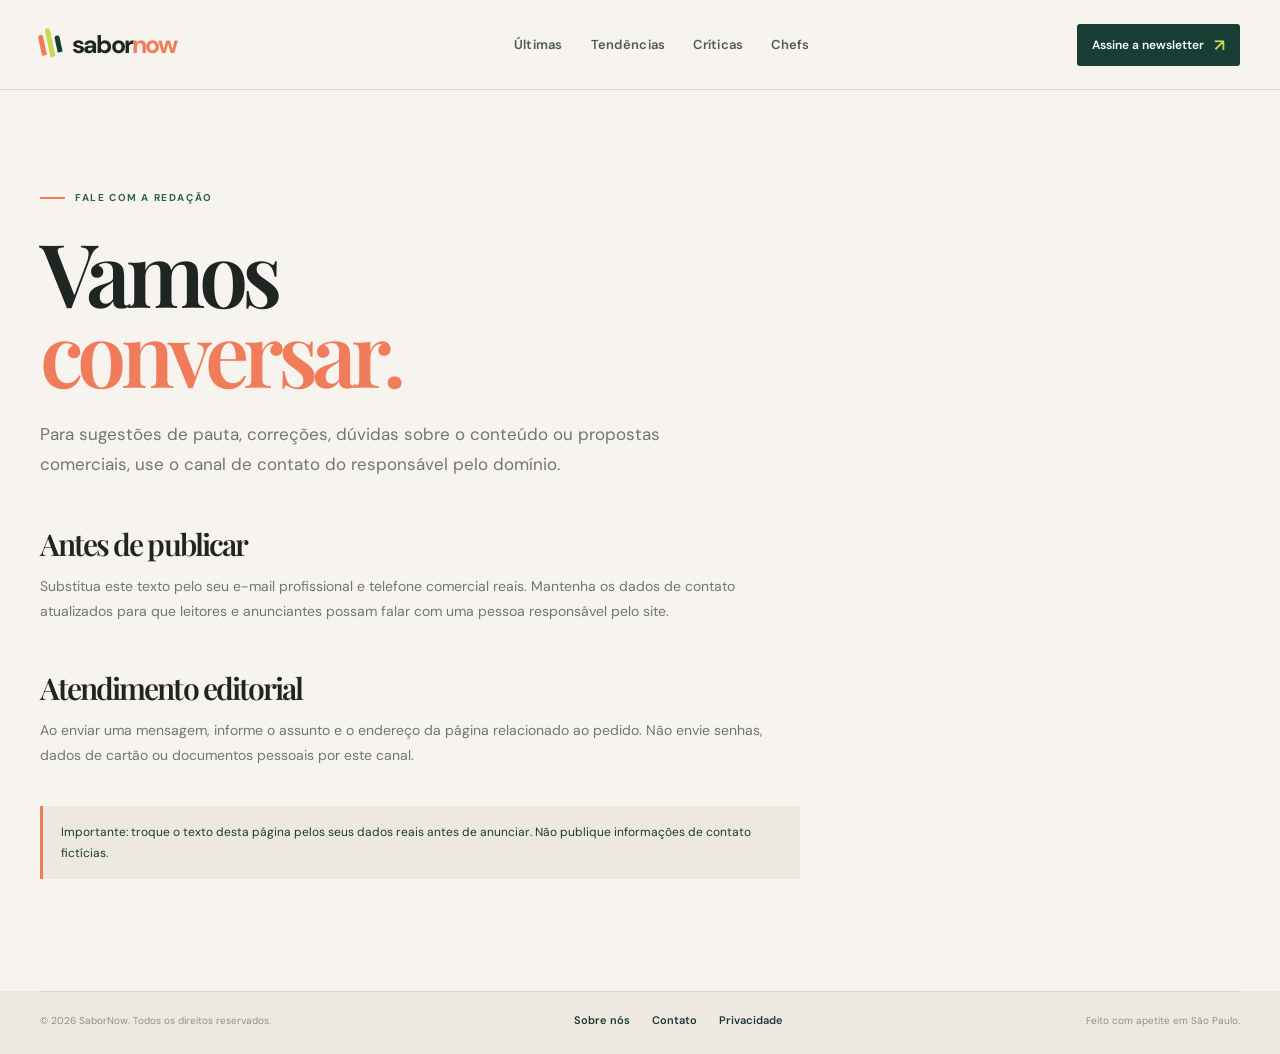
==== contato.html @ 99b2f697 "Add files via upload" ====
<!doctype html>
<html lang="pt-BR">
  <head>
    <meta charset="UTF-8" /><meta name="viewport" content="width=device-width, initial-scale=1.0" />
    <meta name="description" content="Entre em contato com o SaborNow." /><title>Contato — SaborNow</title>
    <link rel="preconnect" href="https://fonts.googleapis.com" /><link rel="preconnect" href="https://fonts.gstatic.com" crossorigin /><link href="https://fonts.googleapis.com/css2?family=DM+Sans:wght@400;500;600;700&family=Playfair+Display:wght@500;600;700&display=swap" rel="stylesheet" /><link rel="stylesheet" href="styles.css" />
  </head>
  <body>
    <header class="site-header"><div class="header-inner"><a class="brand" href="index.html" aria-label="SaborNow, início"><span class="brand-mark" aria-hidden="true"><i></i><i></i><i></i></span><span class="brand-name">sabor<span>now</span></span></a><nav class="main-nav" aria-label="Navegação principal"><a href="index.html#ultimas">Últimas</a><a href="index.html#tendencias">Tendências</a><a href="index.html#criticas">Críticas</a><a href="index.html#chefs">Chefs</a></nav><a class="header-cta" href="index.html#newsletter">Assine a newsletter <span>↗</span></a></div></header>
    <main class="simple-page page-shell"><p class="eyebrow"><span class="eyebrow-line"></span> Fale com a redação</p><h1>Vamos<br /><em>conversar.</em></h1><p class="lead">Para sugestões de pauta, correções, dúvidas sobre o conteúdo ou propostas comerciais, use o canal de contato do responsável pelo domínio.</p><div class="content-copy"><h2>Antes de publicar</h2><p>Substitua este texto pelo seu e-mail profissional e telefone comercial reais. Mantenha os dados de contato atualizados para que leitores e anunciantes possam falar com uma pessoa responsável pelo site.</p><h2>Atendimento editorial</h2><p>Ao enviar uma mensagem, informe o assunto e o endereço da página relacionado ao pedido. Não envie senhas, dados de cartão ou documentos pessoais por este canal.</p></div><p class="trust-note">Importante: troque o texto desta página pelos seus dados reais antes de anunciar. Não publique informações de contato fictícias.</p></main>
    <footer class="site-footer"><div class="footer-bottom page-shell"><span>© 2026 SaborNow. Todos os direitos reservados.</span><div><a href="sobre.html">Sobre nós</a><a href="contato.html">Contato</a><a href="privacidade.html">Privacidade</a></div><span>Feito com apetite em São Paulo.</span></div></footer>
  </body>
</html>
---- styles.css ----
:root {
  --ink: #1f2522;
  --muted: #6e7772;
  --paper: #f7f4ef;
  --paper-deep: #eee9e0;
  --line: #d8d5ce;
  --green: #183d35;
  --green-soft: #315f50;
  --lime: #c7d94f;
  --coral: #f07c5a;
  --max: 1240px;
}

* { box-sizing: border-box; }
html { scroll-behavior: smooth; }
body { margin: 0; background: var(--paper); color: var(--ink); font-family: "DM Sans", Arial, sans-serif; font-size: 16px; line-height: 1.5; }
a { color: inherit; text-decoration: none; }
button, input { font: inherit; }
button { cursor: pointer; }
.page-shell { width: min(calc(100% - 80px), var(--max)); margin-inline: auto; }
.skip-link { background: var(--green); color: white; left: 16px; padding: 10px 14px; position: fixed; top: -100px; z-index: 20; }
.skip-link:focus { top: 16px; }
.sr-only { clip: rect(0, 0, 0, 0); clip-path: inset(50%); height: 1px; overflow: hidden; position: absolute; white-space: nowrap; width: 1px; }

.site-header { border-bottom: 1px solid var(--line); position: relative; z-index: 5; }
.header-inner { align-items: center; display: flex; height: 89px; justify-content: space-between; margin: auto; max-width: 1400px; padding: 0 40px; }
.brand { align-items: center; display: inline-flex; gap: 11px; }
.brand-mark { display: inline-flex; gap: 3px; transform: rotate(-12deg); }
.brand-mark i { background: var(--coral); border-radius: 4px 4px 1px 1px; display: block; height: 21px; width: 5px; }
.brand-mark i:nth-child(2) { background: var(--lime); height: 29px; margin-top: -5px; }
.brand-mark i:nth-child(3) { background: var(--green); height: 17px; margin-top: 4px; }
.brand-name { font-size: 25px; font-weight: 700; letter-spacing: -1.8px; line-height: 1; }
.brand-name span { color: var(--coral); }
.main-nav { display: flex; gap: 28px; margin-left: 70px; }
.main-nav a, .mobile-nav a { color: #505a54; font-size: 13px; font-weight: 600; letter-spacing: .02em; transition: color .2s ease; }
.main-nav a:hover, .mobile-nav a:hover { color: var(--coral); }
.header-actions { align-items: center; display: flex; gap: 21px; }
.search-button { background: transparent; border: 0; padding: 6px; }
.search-button svg { fill: none; height: 19px; stroke: var(--ink); stroke-width: 1.6; width: 19px; }
.header-cta { align-items: center; background: var(--green); border-radius: 3px; color: white; display: flex; font-size: 12px; font-weight: 600; gap: 10px; padding: 12px 15px; transition: background .2s ease, transform .2s ease; }
.header-cta:hover { background: var(--coral); transform: translateY(-2px); }
.header-cta span { color: var(--lime); font-size: 17px; line-height: 0; }
.menu-button, .mobile-nav { display: none; }

.hero-section { display: grid; gap: 80px; grid-template-columns: .77fr 1.23fr; padding-bottom: 88px; padding-top: 88px; }
.hero-copy { align-self: center; padding-left: clamp(0px, 4vw, 62px); }
.eyebrow { align-items: center; color: var(--green-soft); display: flex; font-size: 10px; font-weight: 700; gap: 10px; letter-spacing: .16em; margin: 0 0 27px; text-transform: uppercase; }
.eyebrow-line { background: var(--coral); display: inline-block; height: 2px; width: 25px; }
h1, h2, h3, p { margin-top: 0; }
h1, h2 { font-family: "Playfair Display", Georgia, serif; font-weight: 600; letter-spacing: -.065em; }
h1 { font-size: clamp(59px, 6.5vw, 91px); line-height: .91; margin-bottom: 31px; }
h1 em, h2 em { color: var(--coral); font-style: normal; }
.hero-description { color: var(--muted); font-size: 15px; line-height: 1.75; max-width: 295px; }
.text-link { align-items: center; border-bottom: 1px solid var(--coral); color: var(--green); display: inline-flex; font-size: 12px; font-weight: 700; gap: 13px; margin-top: 21px; padding-bottom: 6px; }
.text-link span { color: var(--coral); font-size: 18px; line-height: 11px; transition: transform .2s ease; }
.text-link:hover span, .card-link:hover span { transform: translate(3px, -3px); }
.hero-story { position: relative; }
.hero-image { background-position: center; background-size: cover; }
.image-sao-paulo { background-image: linear-gradient(90deg, rgba(20,48,40,.12), transparent), url("assets/image-1.jpg"); height: 452px; }
.story-meta { align-items: center; color: var(--muted); display: flex; font-size: 10px; gap: 14px; letter-spacing: .03em; margin-top: 16px; text-transform: uppercase; }
.tag { color: var(--coral); font-size: 10px; font-weight: 700; letter-spacing: .09em; text-transform: uppercase; }
.tag-light { color: var(--lime); }
.hero-story h2 { font-size: clamp(27px, 3vw, 43px); line-height: 1.06; margin: 12px 60px 8px 0; max-width: 650px; }
.story-deck { color: var(--muted); font-size: 13px; margin: 0; }
.story-arrow { align-items: center; background: var(--lime); border-radius: 50%; bottom: 2px; color: var(--green); display: flex; font-size: 25px; height: 54px; justify-content: center; position: absolute; right: 0; transition: transform .2s ease; width: 54px; }
.story-arrow:hover { transform: rotate(8deg) scale(1.05); }

.ticker { align-items: center; background: var(--green); color: #f9f7ef; display: flex; font-size: 11px; min-height: 45px; overflow: hidden; }
.ticker-label { align-items: center; background: var(--coral); display: flex; font-size: 10px; font-weight: 700; gap: 9px; height: 45px; letter-spacing: .13em; padding-left: max(40px, calc((100vw - var(--max)) / 2)); padding-right: 22px; text-transform: uppercase; white-space: nowrap; }
.live-dot { background: var(--lime); border-radius: 50%; height: 6px; width: 6px; }
.ticker-track { align-items: center; display: flex; gap: 21px; justify-content: space-around; min-width: 0; padding: 0 29px; white-space: nowrap; width: 100%; }
.ticker-track b { color: var(--lime); font-size: 15px; }
.ticker-next { background: transparent; border: 0; color: var(--lime); font-size: 22px; padding: 0 max(40px, calc((100vw - var(--max)) / 2)) 0 0; }

.latest-section { padding-bottom: 122px; padding-top: 119px; }
.section-heading { align-items: end; display: flex; justify-content: space-between; }
.section-heading h2, .trending-heading h2, .newsletter-copy h2 { font-size: clamp(45px, 5.2vw, 70px); line-height: .93; margin-bottom: 0; }
.section-intro { max-width: 250px; }
.section-intro p { color: var(--muted); font-size: 13px; line-height: 1.6; margin-bottom: 0; }
.section-intro .text-link { margin-top: 26px; }
.filter-row { border-bottom: 1px solid var(--line); display: flex; gap: 11px; margin-top: 66px; padding-bottom: 15px; }
.filter-chip { background: transparent; border: 1px solid transparent; border-radius: 50px; color: var(--muted); font-size: 11px; padding: 7px 14px; transition: all .2s ease; }
.filter-chip:hover, .filter-chip.is-active { border-color: var(--green); color: var(--green); }
.filter-chip.is-active { background: var(--green); color: white; }
.news-grid { display: grid; gap: 26px; grid-template-columns: 1.28fr 1fr 1fr; padding-top: 32px; }
.news-card { min-width: 0; }
.news-card:nth-child(4) { grid-column: 2 / span 1; }
.card-image { background-position: center; background-size: cover; height: 190px; position: relative; }
.news-card-featured { grid-row: span 2; }
.news-card-featured .card-image { height: 345px; }
.card-number { background: var(--lime); color: var(--green); font-family: "Playfair Display", Georgia, serif; font-size: 17px; left: 0; padding: 12px 14px 11px; position: absolute; top: 0; }
.image-fermento { background-image: url("assets/image-2.jpg"); }
.image-balcao { background-image: url("assets/image-3.jpg"); }
.image-chef { background-image: url("assets/image-4.jpg"); }
.image-vinho { background-image: url("assets/image-5.jpg"); }
.card-content { padding-top: 13px; }
.card-content .story-meta { margin-top: 0; }
.card-content h3 { font-family: "Playfair Display", Georgia, serif; font-size: 22px; letter-spacing: -.035em; line-height: 1.1; margin: 10px 0 7px; }
.news-card-featured h3 { font-size: 31px; max-width: 470px; }
.card-content p { color: var(--muted); font-size: 12px; line-height: 1.55; margin-bottom: 7px; }
.card-link { align-items: center; color: var(--green); display: inline-flex; font-size: 11px; font-weight: 700; gap: 9px; }
.card-link span { color: var(--coral); font-size: 17px; transition: transform .2s ease; }

.trending-section { background: var(--green); color: #f9f7ef; }
.trending-inner { display: grid; gap: 100px; grid-template-columns: .8fr 1.2fr; padding-bottom: 100px; padding-top: 108px; }
.eyebrow-dark { color: #b7c9bf; }
.trending-heading h2 { color: #f9f7ef; }
.trending-heading > p:not(.eyebrow) { color: #b6c4bd; font-size: 13px; line-height: 1.65; margin: 28px 0 0; max-width: 280px; }
.text-link-dark { color: var(--lime); margin-top: 26px; }
.restaurant-list { border-top: 1px solid rgba(255,255,255,.25); }
.restaurant-item { align-items: center; border-bottom: 1px solid rgba(255,255,255,.25); display: flex; gap: 17px; min-height: 115px; position: relative; }
.restaurant-thumb { background-position: center; background-size: cover; height: 72px; position: relative; width: 102px; }
.restaurant-thumb span { background: var(--coral); color: #fff; font-family: "Playfair Display", Georgia, serif; font-size: 16px; left: 0; padding: 5px 8px; position: absolute; top: 0; }
.image-pao { background-image: url("assets/image-6.jpg"); }
.image-caju { background-image: url("assets/image-7.jpg"); }
.image-onda { background-image: url("assets/image-8.jpg"); }
.image-terra { background-image: url("assets/image-9.jpg"); }
.restaurant-info { align-items: center; display: flex; flex: 1; justify-content: space-between; }
.restaurant-info h3 { font-family: "Playfair Display", Georgia, serif; font-size: 22px; font-weight: 500; letter-spacing: -.03em; margin: 0; }
.restaurant-info p { color: #aebcb4; font-size: 11px; margin: 2px 0 0; }
.restaurant-type { border: 1px solid rgba(255,255,255,.25); border-radius: 50px; color: #d2ddd6; font-size: 10px; padding: 5px 10px; }
.restaurant-arrow { color: var(--lime); font-size: 24px; margin-left: 13px; transition: transform .2s ease; }
.restaurant-item:hover .restaurant-arrow { transform: translate(4px, -4px); }

.newsletter-section { align-items: center; display: grid; gap: 100px; grid-template-columns: 1fr 1fr; min-height: 480px; padding-bottom: 94px; padding-top: 94px; }
.newsletter-art { align-items: center; background: var(--coral); display: flex; height: 340px; justify-content: center; overflow: hidden; position: relative; }
.art-ring { border: 1px solid rgba(255,255,255,.5); border-radius: 50%; position: absolute; }
.ring-one { height: 270px; width: 270px; }
.ring-two { height: 390px; width: 390px; }
.art-leaf { background: var(--lime); border-radius: 100% 0 100% 0; height: 60px; position: absolute; transform: rotate(26deg); width: 20px; }
.leaf-one { right: 17%; top: 18%; }
.leaf-two { bottom: 15%; left: 18%; transform: rotate(198deg) scale(.7); }
.art-word { color: white; font-family: "Playfair Display", Georgia, serif; font-size: 45px; font-weight: 500; letter-spacing: -.07em; line-height: .72; position: relative; text-align: center; transform: rotate(-7deg); }
.art-word em { color: var(--lime); font-style: normal; }
.newsletter-copy { padding-right: 6vw; }
.newsletter-copy h2 { margin-bottom: 27px; }
.newsletter-copy > p:not(.eyebrow):not(.form-note) { color: var(--muted); font-size: 14px; line-height: 1.7; max-width: 400px; }
.newsletter-form { border-bottom: 1px solid var(--ink); display: flex; gap: 12px; margin-top: 33px; max-width: 430px; padding-bottom: 8px; }
.newsletter-form input { background: transparent; border: 0; color: var(--ink); flex: 1; font-size: 13px; min-width: 0; outline: 0; }
.newsletter-form input::placeholder { color: #9ba19c; }
.newsletter-form button { background: transparent; border: 0; color: var(--green); font-size: 12px; font-weight: 700; white-space: nowrap; }
.newsletter-form button span { color: var(--coral); font-size: 18px; margin-left: 7px; }
.form-note { color: #9ba19c; font-size: 10px; margin: 10px 0 0; }

.site-footer { background: var(--paper-deep); }
.footer-top { align-items: start; display: grid; grid-template-columns: 1.2fr 1fr 1fr; padding-bottom: 68px; padding-top: 66px; }
.brand-footer { align-self: start; }
.footer-top > p { color: var(--muted); font-size: 12px; line-height: 1.7; margin: 0; }
.footer-social { display: flex; flex-direction: column; gap: 9px; }
.footer-social a, .footer-bottom a { color: var(--green); font-size: 11px; font-weight: 600; }
.footer-bottom { align-items: center; border-top: 1px solid var(--line); color: #8b918d; display: flex; font-size: 10px; justify-content: space-between; padding-bottom: 25px; padding-top: 20px; }
.footer-bottom div { display: flex; gap: 22px; }

@media (max-width: 900px) {
  .header-inner { padding: 0 24px; }
  .main-nav { gap: 15px; margin-left: 20px; }
  .main-nav a { font-size: 11px; }
  .header-cta { font-size: 10px; padding: 10px 11px; }
  .page-shell { width: min(calc(100% - 48px), var(--max)); }
  .hero-section { gap: 40px; grid-template-columns: .8fr 1.2fr; padding-bottom: 68px; padding-top: 68px; }
  .hero-copy { padding-left: 0; }
  .hero-image { height: 380px; }
  .ticker-label { padding-left: 24px; }
  .ticker-next { padding-right: 24px; }
  .trending-inner { gap: 45px; }
  .newsletter-section { gap: 45px; }
}

@media (max-width: 680px) {
  .page-shell { width: calc(100% - 40px); }
  .header-inner { height: 73px; padding: 0 20px; }
  .main-nav, .header-cta { display: none; }
  .header-actions { gap: 10px; }
  .menu-button { background: transparent; border: 0; display: flex; flex-direction: column; gap: 5px; padding: 8px 0 8px 8px; }
  .menu-button span { background: var(--green); display: block; height: 1.5px; width: 21px; }
  .mobile-nav { background: var(--green); display: flex; flex-wrap: wrap; gap: 0; max-height: 0; overflow: hidden; padding: 0 20px; transition: max-height .3s ease, padding .3s ease; }
  .mobile-nav.is-open { max-height: 170px; padding-bottom: 19px; padding-top: 9px; }
  .mobile-nav a { color: #fff; padding: 9px 14px 9px 0; }
  .hero-section { display: block; padding-bottom: 57px; padding-top: 54px; }
  .hero-copy { margin-bottom: 50px; }
  .hero-description { max-width: 330px; }
  .hero-image { height: 300px; }
  .hero-story h2 { font-size: 31px; margin-right: 50px; }
  .story-arrow { bottom: -2px; height: 46px; width: 46px; }
  .ticker-label { padding-left: 20px; padding-right: 15px; }
  .ticker-track { justify-content: start; overflow: hidden; padding-left: 20px; }
  .ticker-track span:not(:first-child), .ticker-track b { display: none; }
  .ticker-next { padding-right: 20px; }
  .latest-section { padding-bottom: 75px; padding-top: 75px; }
  .section-heading { align-items: start; display: block; }
  .section-intro { margin-top: 27px; max-width: 340px; }
  .filter-row { gap: 3px; margin-top: 43px; overflow: auto; padding-bottom: 12px; white-space: nowrap; }
  .filter-chip { padding: 7px 11px; }
  .news-grid { display: block; padding-top: 26px; }
  .news-card { margin-bottom: 48px; }
  .news-card-featured .card-image, .card-image { height: 260px; }
  .news-card-featured h3 { font-size: 28px; }
  .trending-inner { display: block; padding-bottom: 75px; padding-top: 75px; }
  .restaurant-list { margin-top: 55px; }
  .restaurant-item { gap: 12px; min-height: 95px; }
  .restaurant-thumb { height: 62px; width: 82px; }
  .restaurant-info h3 { font-size: 19px; }
  .restaurant-type { display: none; }
  .newsletter-section { display: block; padding-bottom: 75px; padding-top: 75px; }
  .newsletter-art { height: 260px; margin-bottom: 55px; }
  .newsletter-copy { padding: 0; }
  .footer-top { display: block; padding-bottom: 45px; padding-top: 50px; }
  .footer-top > p { margin: 28px 0; }
  .footer-social { gap: 10px; }
  .footer-bottom { align-items: start; display: block; line-height: 1.7; padding-bottom: 23px; }
  .footer-bottom div { margin: 13px 0; }
}


/* Páginas institucionais */
.simple-page { min-height: 62vh; padding-bottom: 100px; padding-top: 100px; }
.simple-page h1 { font-size: clamp(48px, 7vw, 88px); margin-bottom: 28px; }
.simple-page .lead { color: var(--muted); font-size: 17px; line-height: 1.75; max-width: 690px; }
.simple-page .content-copy { color: var(--muted); font-size: 14px; line-height: 1.8; max-width: 760px; }
.simple-page .content-copy h2 { color: var(--ink); font-size: 30px; line-height: 1.1; margin: 48px 0 13px; }
.simple-page .content-copy a { color: var(--green-soft); text-decoration: underline; text-decoration-color: var(--coral); text-underline-offset: 3px; }
.trust-note { background: var(--paper-deep); border-left: 3px solid var(--coral); color: var(--green); font-size: 12px; line-height: 1.7; margin-top: 38px; max-width: 760px; padding: 16px 18px; }
.footer-social span { color: var(--green); font-size: 11px; font-weight: 600; }
@media (max-width: 680px) { .simple-page { padding-bottom: 70px; padding-top: 65px; } .simple-page h1 { font-size: 52px; } }
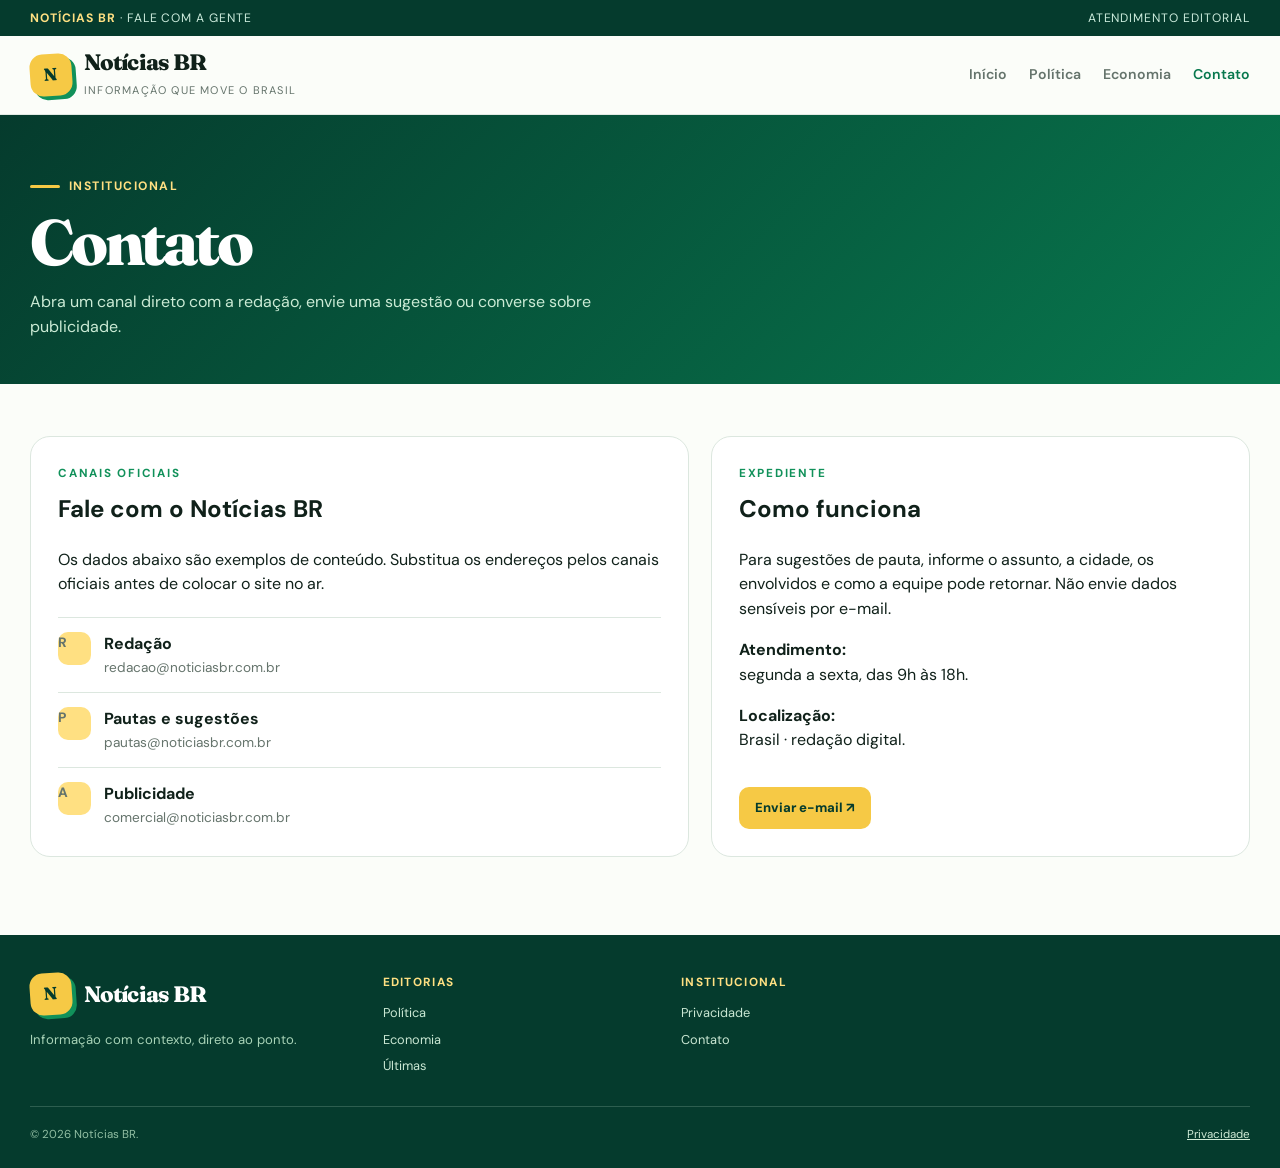
==== commit 45fa0193: "Add files via upload" ====
--- a/contato.html
+++ b/contato.html
@@ -1,13 +1,2 @@
 <!doctype html>
-<html lang="pt-BR">
-  <head>
-    <meta charset="UTF-8" /><meta name="viewport" content="width=device-width, initial-scale=1.0" />
-    <meta name="description" content="Entre em contato com o SaborNow." /><title>Contato — SaborNow</title>
-    <link rel="preconnect" href="https://fonts.googleapis.com" /><link rel="preconnect" href="https://fonts.gstatic.com" crossorigin /><link href="https://fonts.googleapis.com/css2?family=DM+Sans:wght@400;500;600;700&family=Playfair+Display:wght@500;600;700&display=swap" rel="stylesheet" /><link rel="stylesheet" href="styles.css" />
-  </head>
-  <body>
-    <header class="site-header"><div class="header-inner"><a class="brand" href="index.html" aria-label="SaborNow, início"><span class="brand-mark" aria-hidden="true"><i></i><i></i><i></i></span><span class="brand-name">sabor<span>now</span></span></a><nav class="main-nav" aria-label="Navegação principal"><a href="index.html#ultimas">Últimas</a><a href="index.html#tendencias">Tendências</a><a href="index.html#criticas">Críticas</a><a href="index.html#chefs">Chefs</a></nav><a class="header-cta" href="index.html#newsletter">Assine a newsletter <span>↗</span></a></div></header>
-    <main class="simple-page page-shell"><p class="eyebrow"><span class="eyebrow-line"></span> Fale com a redação</p><h1>Vamos<br /><em>conversar.</em></h1><p class="lead">Para sugestões de pauta, correções, dúvidas sobre o conteúdo ou propostas comerciais, use o canal de contato do responsável pelo domínio.</p><div class="content-copy"><h2>Antes de publicar</h2><p>Substitua este texto pelo seu e-mail profissional e telefone comercial reais. Mantenha os dados de contato atualizados para que leitores e anunciantes possam falar com uma pessoa responsável pelo site.</p><h2>Atendimento editorial</h2><p>Ao enviar uma mensagem, informe o assunto e o endereço da página relacionado ao pedido. Não envie senhas, dados de cartão ou documentos pessoais por este canal.</p></div><p class="trust-note">Importante: troque o texto desta página pelos seus dados reais antes de anunciar. Não publique informações de contato fictícias.</p></main>
-    <footer class="site-footer"><div class="footer-bottom page-shell"><span>© 2026 SaborNow. Todos os direitos reservados.</span><div><a href="sobre.html">Sobre nós</a><a href="contato.html">Contato</a><a href="privacidade.html">Privacidade</a></div><span>Feito com apetite em São Paulo.</span></div></footer>
-  </body>
-</html>
+<html lang="pt-BR"><head><meta charset="utf-8"><meta name="viewport" content="width=device-width, initial-scale=1"><title>Contato — Notícias BR</title><meta name="description" content="Entre em contato com a redação e a equipe comercial do Notícias BR."><meta name="keywords" content="contato, redação, publicidade, Notícias BR"><link rel="stylesheet" href="css/styles.css"></head><body><a class="skip-link" href="#conteudo">Pular para o conteúdo</a><div class="topline"><div class="container topline-inner"><span><strong>Notícias BR</strong> · fale com a gente</span><span>Atendimento editorial</span></div></div><header class="site-header"><div class="container header-main"><a class="brand" href="index.html"><span class="brand-mark">N</span><span><span class="brand-name">Notícias BR</span><span class="brand-sub">informação que move o Brasil</span></span></a><button class="menu-toggle" type="button" aria-label="Abrir menu" aria-expanded="false" aria-controls="main-nav">☰</button><nav class="main-nav" id="main-nav" aria-label="Navegação principal"><a href="index.html">Início</a><a href="politica.html">Política</a><a href="economia.html">Economia</a><a href="contato.html" aria-current="page">Contato</a></nav></div></header><main id="conteudo"><section class="page-hero"><div class="container"><span class="kicker">Institucional</span><h1>Contato</h1><p>Abra um canal direto com a redação, envie uma sugestão ou converse sobre publicidade.</p></div></section><section class="page-content"><div class="container contact-grid"><div class="contact-card"><span class="section-label">Canais oficiais</span><h2>Fale com o Notícias BR</h2><p>Os dados abaixo são exemplos de conteúdo. Substitua os endereços pelos canais oficiais antes de colocar o site no ar.</p><div class="contact-list"><div class="contact-item"><span class="contact-icon">R</span><div><strong>Redação</strong><span>redacao@noticiasbr.com.br</span></div></div><div class="contact-item"><span class="contact-icon">P</span><div><strong>Pautas e sugestões</strong><span>pautas@noticiasbr.com.br</span></div></div><div class="contact-item" id="anuncie"><span class="contact-icon">A</span><div><strong>Publicidade</strong><span>comercial@noticiasbr.com.br</span></div></div></div></div><div class="contact-card"><span class="section-label">Expediente</span><h2>Como funciona</h2><p>Para sugestões de pauta, informe o assunto, a cidade, os envolvidos e como a equipe pode retornar. Não envie dados sensíveis por e-mail.</p><p><strong>Atendimento:</strong><br>segunda a sexta, das 9h às 18h.</p><p><strong>Localização:</strong><br>Brasil · redação digital.</p><a class="modal-link" href="mailto:redacao@noticiasbr.com.br">Enviar e-mail ↗</a></div></div></section></main><footer class="site-footer"><div class="container footer-grid"><div class="footer-brand"><a class="brand" href="index.html"><span class="brand-mark">N</span><span class="brand-name">Notícias BR</span></a><p>Informação com contexto, direto ao ponto.</p></div><div><h3>Editorias</h3><div class="footer-links"><a href="politica.html">Política</a><a href="economia.html">Economia</a><a href="index.html#ultimas">Últimas</a></div></div><div><h3>Institucional</h3><div class="footer-links"><a href="privacidade.html">Privacidade</a><a href="contato.html">Contato</a></div></div></div><div class="container footer-bottom"><span>© 2026 Notícias BR.</span><a href="privacidade.html">Privacidade</a></div></footer><script src="js/app.js"></script></body></html>
--- a/css/styles.css
+++ b/css/styles.css
@@ -0,0 +1,134 @@
+@import url('https://fonts.googleapis.com/css2?family=DM+Sans:wght@400;500;600;700&family=Fraunces:opsz,wght@9..144,700;9..144,800&display=swap');
+
+:root {
+  --green-950: #053b2d;
+  --green-900: #075e42;
+  --green-800: #08784e;
+  --green-700: #11915a;
+  --green-500: #36c77b;
+  --yellow-500: #f6c945;
+  --yellow-300: #ffe082;
+  --ink: #10211a;
+  --muted: #65746c;
+  --line: #dce7df;
+  --paper: #fbfdf9;
+  --surface: #ffffff;
+  --shadow: 0 18px 48px rgba(5, 59, 45, 0.1);
+  --radius: 20px;
+  --max: 1220px;
+}
+
+* { box-sizing: border-box; }
+html { scroll-behavior: smooth; }
+body { margin: 0; color: var(--ink); background: var(--paper); font-family: 'DM Sans', system-ui, sans-serif; line-height: 1.55; }
+body::selection { background: var(--yellow-300); color: var(--green-950); }
+a { color: inherit; }
+button, input { font: inherit; }
+button { cursor: pointer; }
+.container { width: min(var(--max), calc(100% - 48px)); margin: 0 auto; }
+.skip-link { position: fixed; left: 14px; top: -100px; z-index: 50; padding: 12px 18px; border-radius: 9px; color: white; background: var(--green-950); }
+.skip-link:focus { top: 14px; }
+
+.topline { color: #ccebdc; background: var(--green-950); font-size: 0.76rem; letter-spacing: 0.08em; text-transform: uppercase; }
+.topline-inner { display: flex; min-height: 36px; align-items: center; justify-content: space-between; gap: 20px; }
+.topline strong { color: var(--yellow-300); font-weight: 700; }
+
+.site-header { position: sticky; top: 0; z-index: 20; border-bottom: 1px solid rgba(220,231,223,.8); background: rgba(251,253,249,.94); backdrop-filter: blur(14px); }
+.header-main { display: flex; align-items: center; justify-content: space-between; min-height: 78px; gap: 32px; }
+.brand { display: inline-flex; gap: 12px; align-items: center; text-decoration: none; }
+.brand-mark { display: grid; width: 42px; height: 42px; place-items: center; border-radius: 13px; color: var(--green-950); background: var(--yellow-500); font: 800 1.1rem/1 'Fraunces', serif; box-shadow: 4px 4px 0 var(--green-700); transform: rotate(-4deg); }
+.brand-name { font: 800 1.4rem/1 'Fraunces', serif; letter-spacing: -.04em; }
+.brand-sub { display: block; margin-top: 4px; color: var(--muted); font-size: .69rem; letter-spacing: .11em; text-transform: uppercase; }
+.main-nav { display: flex; align-items: center; gap: 22px; }
+.main-nav a { color: var(--muted); font-size: .88rem; font-weight: 600; text-decoration: none; }
+.main-nav a:hover, .main-nav a[aria-current='page'] { color: var(--green-800); }
+.menu-toggle { display: none; border: 0; color: var(--green-950); background: transparent; font-size: 1.5rem; }
+
+.hero { padding: 34px 0 50px; background: linear-gradient(180deg, #edf8ef 0%, var(--paper) 100%); }
+.hero-grid { display: grid; grid-template-columns: 1.35fr .65fr; gap: 22px; align-items: stretch; }
+.hero-lead { position: relative; display: flex; min-height: 410px; flex-direction: column; justify-content: flex-end; overflow: hidden; padding: 42px; border-radius: 28px; color: white; background: linear-gradient(140deg, var(--green-950), var(--green-800) 55%, #20ad68); box-shadow: var(--shadow); }
+.hero-lead::before { position: absolute; inset: 0; content: ''; opacity: .2; background: radial-gradient(circle at 82% 18%, var(--yellow-500) 0 8%, transparent 8.5%), linear-gradient(120deg, transparent 42%, rgba(255,255,255,.13) 42.2% 42.8%, transparent 43%); }
+.hero-lead::after { position: absolute; right: -80px; top: -80px; width: 280px; height: 280px; content: ''; border: 1px solid rgba(255,255,255,.25); border-radius: 50%; box-shadow: 0 0 0 35px rgba(255,255,255,.05), 0 0 0 70px rgba(255,255,255,.035); }
+.hero-content { position: relative; z-index: 1; max-width: 720px; }
+.kicker { display: inline-flex; align-items: center; gap: 9px; margin-bottom: 16px; color: var(--yellow-300); font-size: .76rem; font-weight: 700; letter-spacing: .12em; text-transform: uppercase; }
+.kicker::before { width: 30px; height: 3px; content: ''; border-radius: 99px; background: var(--yellow-500); }
+.hero h1 { max-width: 680px; margin: 0 0 16px; font: 800 clamp(2.1rem, 4.2vw, 4.25rem)/.98 'Fraunces', serif; letter-spacing: -.045em; }
+.hero p { max-width: 590px; margin: 0 0 26px; color: #d8f1df; font-size: 1.02rem; }
+.hero-meta { display: flex; flex-wrap: wrap; align-items: center; gap: 14px; color: #b7e5c8; font-size: .82rem; }
+.hero-meta a { color: var(--yellow-300); font-weight: 700; text-decoration: none; }
+.hero-side { display: flex; flex-direction: column; gap: 14px; }
+.side-panel { padding: 23px; border: 1px solid var(--line); border-radius: var(--radius); background: var(--surface); box-shadow: 0 8px 26px rgba(5,59,45,.06); }
+.side-panel.ticker { flex: 1; border-top: 4px solid var(--yellow-500); }
+.panel-title { display: flex; align-items: center; justify-content: space-between; gap: 8px; margin: 0 0 14px; font-size: .82rem; letter-spacing: .08em; text-transform: uppercase; }
+.live-dot { display: inline-flex; align-items: center; gap: 7px; color: var(--green-700); font-size: .72rem; font-weight: 700; }
+.live-dot::before { width: 7px; height: 7px; content: ''; border-radius: 50%; background: #e25945; box-shadow: 0 0 0 5px #fde8e5; }
+.focus-story { display: grid; grid-template-columns: 36px 1fr; gap: 12px; padding: 13px 0; border-top: 1px solid var(--line); text-decoration: none; }
+.focus-story:first-of-type { border-top: 0; }
+.focus-number { color: var(--yellow-500); font: 800 1.6rem/1 'Fraunces', serif; }
+.focus-story strong { display: block; font-size: .89rem; line-height: 1.35; }
+.focus-story small { display: block; margin-top: 5px; color: var(--muted); font-size: .74rem; }
+.brief-box { color: var(--green-950); background: linear-gradient(135deg, var(--yellow-300), #fff4c3); }
+.brief-box p { margin: 0; font-size: .86rem; }
+.brief-box strong { display: block; margin-bottom: 4px; font-size: .92rem; }
+
+.section { padding: 52px 0; }
+.section-heading { display: flex; align-items: end; justify-content: space-between; gap: 18px; margin-bottom: 22px; }
+.section-heading h2 { margin: 0; font: 800 clamp(1.8rem, 3vw, 2.6rem)/1 'Fraunces', serif; letter-spacing: -.04em; }
+.section-heading p { max-width: 450px; margin: 0; color: var(--muted); font-size: .91rem; }
+.section-label { display: block; margin-bottom: 8px; color: var(--green-700); font-size: .73rem; font-weight: 700; letter-spacing: .15em; text-transform: uppercase; }
+
+.toolbar { display: flex; align-items: center; justify-content: space-between; gap: 14px; margin-bottom: 24px; padding: 12px; border: 1px solid var(--line); border-radius: 16px; background: var(--surface); }
+.filters { display: flex; flex-wrap: wrap; gap: 7px; }
+.filter-chip { padding: 8px 13px; border: 1px solid transparent; border-radius: 999px; color: var(--muted); background: transparent; font-size: .78rem; font-weight: 700; }
+.filter-chip:hover, .filter-chip.is-active { border-color: var(--green-700); color: var(--green-950); background: #e9f7ed; }
+.search-wrap { position: relative; min-width: 220px; }
+.search-wrap span { position: absolute; left: 12px; top: 50%; color: var(--muted); font-size: 1rem; transform: translateY(-50%); }
+.search-wrap input { width: 100%; padding: 10px 13px 10px 36px; border: 1px solid var(--line); border-radius: 10px; color: var(--ink); background: var(--paper); outline: 0; font-size: .82rem; }
+.search-wrap input:focus { border-color: var(--green-700); box-shadow: 0 0 0 3px rgba(17,145,90,.14); }
+
+.news-grid { display: grid; grid-template-columns: repeat(3, 1fr); gap: 18px; }
+.news-card { overflow: hidden; border: 1px solid var(--line); border-radius: var(--radius); background: var(--surface); box-shadow: 0 7px 23px rgba(5,59,45,.045); transition: transform .2s ease, box-shadow .2s ease; }
+.news-card:hover { transform: translateY(-4px); box-shadow: 0 18px 35px rgba(5,59,45,.1); }
+.news-thumb { position: relative; display: flex; min-height: 132px; align-items: end; overflow: hidden; padding: 17px; color: rgba(255,255,255,.96); }
+.news-thumb::before { position: absolute; right: -22px; top: -44px; width: 150px; height: 150px; content: ''; border: 1px solid rgba(255,255,255,.35); border-radius: 50%; box-shadow: 0 0 0 22px rgba(255,255,255,.06), 0 0 0 44px rgba(255,255,255,.04); }
+.news-thumb::after { position: absolute; left: -20px; bottom: -60px; width: 220px; height: 110px; content: ''; border-radius: 50% 50% 0 0; background: rgba(255,255,255,.12); transform: rotate(-10deg); }
+.news-thumb span { position: relative; z-index: 1; font-size: .72rem; font-weight: 800; letter-spacing: .15em; }
+.tone-politica { background: linear-gradient(135deg, #0b7650, #0d493a); }
+.tone-economia { background: linear-gradient(135deg, #a37600, #e3b521); }
+.tone-brasil { background: linear-gradient(135deg, #087b70, #0e4e64); }
+.tone-mundo { background: linear-gradient(135deg, #33468e, #192650); }
+.tone-educacao { background: linear-gradient(135deg, #b26b22, #743d20); }
+.tone-cultura { background: linear-gradient(135deg, #863a76, #44264d); }
+.tone-esportes { background: linear-gradient(135deg, #28733a, #1a452b); }
+.news-card-body { padding: 19px; }
+.eyebrow { display: flex; align-items: center; gap: 6px; color: var(--muted); font-size: .71rem; font-weight: 700; letter-spacing: .07em; text-transform: uppercase; }
+.category-dot { width: 7px; height: 7px; border-radius: 50%; background: var(--green-700); }
+.dot-economia { background: #d7a60e; }.dot-brasil { background: #159c91; }.dot-mundo { background: #586cc4; }.dot-educacao { background: #c37428; }.dot-cultura { background: #a44e91; }.dot-esportes { background: #3d994c; }
+.separator { color: #bdc9c0; }
+.news-card h3 { margin: 12px 0 9px; font: 700 1.17rem/1.17 'Fraunces', serif; letter-spacing: -.02em; }
+.news-card p { min-height: 67px; margin: 0; color: var(--muted); font-size: .84rem; line-height: 1.48; }
+.card-meta { display: flex; justify-content: space-between; gap: 10px; margin-top: 15px; padding-top: 12px; border-top: 1px solid var(--line); color: var(--muted); font-size: .72rem; }
+.card-meta span { color: var(--green-800); font-weight: 700; }.card-actions { display: flex; align-items: center; justify-content: space-between; gap: 12px; margin-top: 13px; }
+.text-button, .source-link { border: 0; color: var(--green-800); background: transparent; font-size: .79rem; font-weight: 800; text-decoration: none; }
+.text-button:hover, .source-link:hover { color: var(--green-950); text-decoration: underline; }
+.empty-state { padding: 46px 20px; border: 1px dashed var(--line); border-radius: var(--radius); color: var(--muted); text-align: center; }
+
+.editorial-strip { margin: 10px 0 25px; padding: 24px 28px; border-radius: var(--radius); color: white; background: var(--green-950); }
+.editorial-strip-inner { display: flex; align-items: center; justify-content: space-between; gap: 22px; }
+.editorial-strip h2 { margin: 0 0 6px; font: 700 1.25rem/1.1 'Fraunces', serif; }.editorial-strip p { margin: 0; color: #c5e7d2; font-size: .84rem; }
+.editorial-tag { flex: 0 0 auto; padding: 10px 14px; border: 1px solid rgba(255,255,255,.22); border-radius: 10px; color: var(--yellow-300); font-size: .72rem; font-weight: 800; letter-spacing: .1em; text-transform: uppercase; }
+
+.page-hero { padding: 56px 0 45px; background: linear-gradient(135deg, var(--green-950), var(--green-800)); color: white; }
+.page-hero h1 { max-width: 720px; margin: 0; font: 800 clamp(2.4rem, 5vw, 4.4rem)/.95 'Fraunces', serif; letter-spacing: -.05em; }.page-hero p { max-width: 640px; margin: 17px 0 0; color: #cbebd5; }
+.page-content { padding: 52px 0 78px; }.prose { max-width: 790px; }.prose h2 { margin: 34px 0 10px; font: 800 1.8rem/1.1 'Fraunces', serif; }.prose h3 { margin: 24px 0 7px; font-size: 1rem; }.prose p, .prose li { color: #52645a; font-size: .95rem; }.prose a { color: var(--green-800); font-weight: 700; }.prose ul { padding-left: 22px; }
+.contact-grid { display: grid; grid-template-columns: 1.1fr .9fr; gap: 22px; }.contact-card { padding: 27px; border: 1px solid var(--line); border-radius: var(--radius); background: var(--surface); }.contact-card h2 { margin-top: 0; }.contact-list { display: grid; gap: 14px; margin-top: 20px; }.contact-item { display: flex; gap: 13px; align-items: flex-start; padding-top: 14px; border-top: 1px solid var(--line); }.contact-icon { display: grid; width: 33px; height: 33px; flex: 0 0 33px; place-items: center; border-radius: 10px; color: var(--green-950); background: var(--yellow-300); font-weight: 800; }.contact-item strong { display: block; }.contact-item span { display: block; color: var(--muted); font-size: .85rem; }
+
+.site-footer { padding: 38px 0 24px; color: #cbe8d4; background: var(--green-950); }.footer-grid { display: grid; grid-template-columns: 1.2fr 1fr 1fr 1fr; gap: 28px; padding-bottom: 30px; }.footer-brand .brand-name { color: white; }.footer-brand p { max-width: 280px; margin: 15px 0 0; color: #a8d3b7; font-size: .82rem; }.site-footer h3 { margin: 0 0 11px; color: var(--yellow-300); font-size: .74rem; letter-spacing: .11em; text-transform: uppercase; }.footer-links { display: grid; gap: 7px; }.footer-links a { color: #cbe8d4; font-size: .8rem; text-decoration: none; }.footer-links a:hover { color: white; text-decoration: underline; }.footer-bottom { display: flex; align-items: center; justify-content: space-between; gap: 14px; padding-top: 19px; border-top: 1px solid rgba(203,232,212,.2); color: #91bea3; font-size: .72rem; }.footer-bottom a { color: #d0ebd7; }
+
+.modal { width: min(680px, calc(100% - 32px)); padding: 0; border: 0; border-radius: 22px; background: var(--paper); box-shadow: 0 30px 80px rgba(5,59,45,.3); }.modal::backdrop { background: rgba(5, 29, 22, .7); backdrop-filter: blur(4px); }.modal-inner { position: relative; padding: 25px; }.modal-close { position: absolute; right: 16px; top: 13px; width: 34px; height: 34px; border: 0; border-radius: 50%; color: var(--green-950); background: rgba(255,255,255,.72); font-size: 1.3rem; }.modal-thumb { margin: -25px -25px 22px; }.thumb-compact { min-height: 175px; }.modal h2 { margin: 10px 0; font: 800 2rem/1.05 'Fraunces', serif; letter-spacing: -.04em; }.modal p { color: var(--muted); }.modal-source { color: var(--green-800); font-size: .82rem; font-weight: 700; }.modal-link { display: inline-flex; margin-top: 18px; padding: 11px 16px; border-radius: 10px; color: var(--green-950); background: var(--yellow-500); font-size: .82rem; font-weight: 800; text-decoration: none; }
+.reveal { animation: rise .45s both; }.news-card:nth-child(2) { animation-delay: .04s; }.news-card:nth-child(3) { animation-delay: .08s; }.news-card:nth-child(4) { animation-delay: .12s; }.news-card:nth-child(5) { animation-delay: .16s; }.news-card:nth-child(6) { animation-delay: .2s; }
+@keyframes rise { from { opacity: 0; transform: translateY(8px); } to { opacity: 1; transform: translateY(0); } }
+
+@media (max-width: 1000px) { .hero-grid { grid-template-columns: 1fr; }.hero-side { display: grid; grid-template-columns: 1fr 1fr; }.news-grid { grid-template-columns: repeat(2, 1fr); }.footer-grid { grid-template-columns: 1.2fr 1fr 1fr; } }
+@media (max-width: 760px) { .container { width: min(var(--max), calc(100% - 28px)); }.topline-inner { min-height: 31px; font-size: .65rem; }.topline-inner span:last-child { display: none; }.header-main { min-height: 67px; }.menu-toggle { display: block; }.main-nav { position: absolute; left: 14px; right: 14px; top: calc(100% + 8px); display: none; flex-direction: column; align-items: stretch; gap: 0; padding: 8px; border: 1px solid var(--line); border-radius: 14px; background: var(--surface); box-shadow: var(--shadow); }.main-nav.is-open { display: flex; }.main-nav a { padding: 11px 13px; border-radius: 9px; }.main-nav a:hover { background: #eef7ef; }.hero { padding-top: 21px; }.hero-lead { min-height: 430px; padding: 27px; }.hero-side { display: flex; }.toolbar { align-items: stretch; flex-direction: column; }.search-wrap { min-width: 0; }.filters { flex-wrap: nowrap; overflow: auto; padding-bottom: 2px; }.filter-chip { flex: 0 0 auto; }.news-grid { grid-template-columns: 1fr; }.news-card p { min-height: auto; }.section-heading, .editorial-strip-inner { align-items: flex-start; flex-direction: column; }.footer-grid, .contact-grid { grid-template-columns: 1fr 1fr; }.footer-brand { grid-column: 1 / -1; }.footer-bottom { align-items: flex-start; flex-direction: column; } }
+@media (max-width: 470px) { .brand-sub { display: none; }.brand-name { font-size: 1.24rem; }.hero h1 { font-size: 2.45rem; }.page-hero h1 { font-size: 2.85rem; }.footer-grid { grid-template-columns: 1fr; }.footer-brand { grid-column: auto; }.hero-meta { align-items: flex-start; flex-direction: column; gap: 6px; } }
